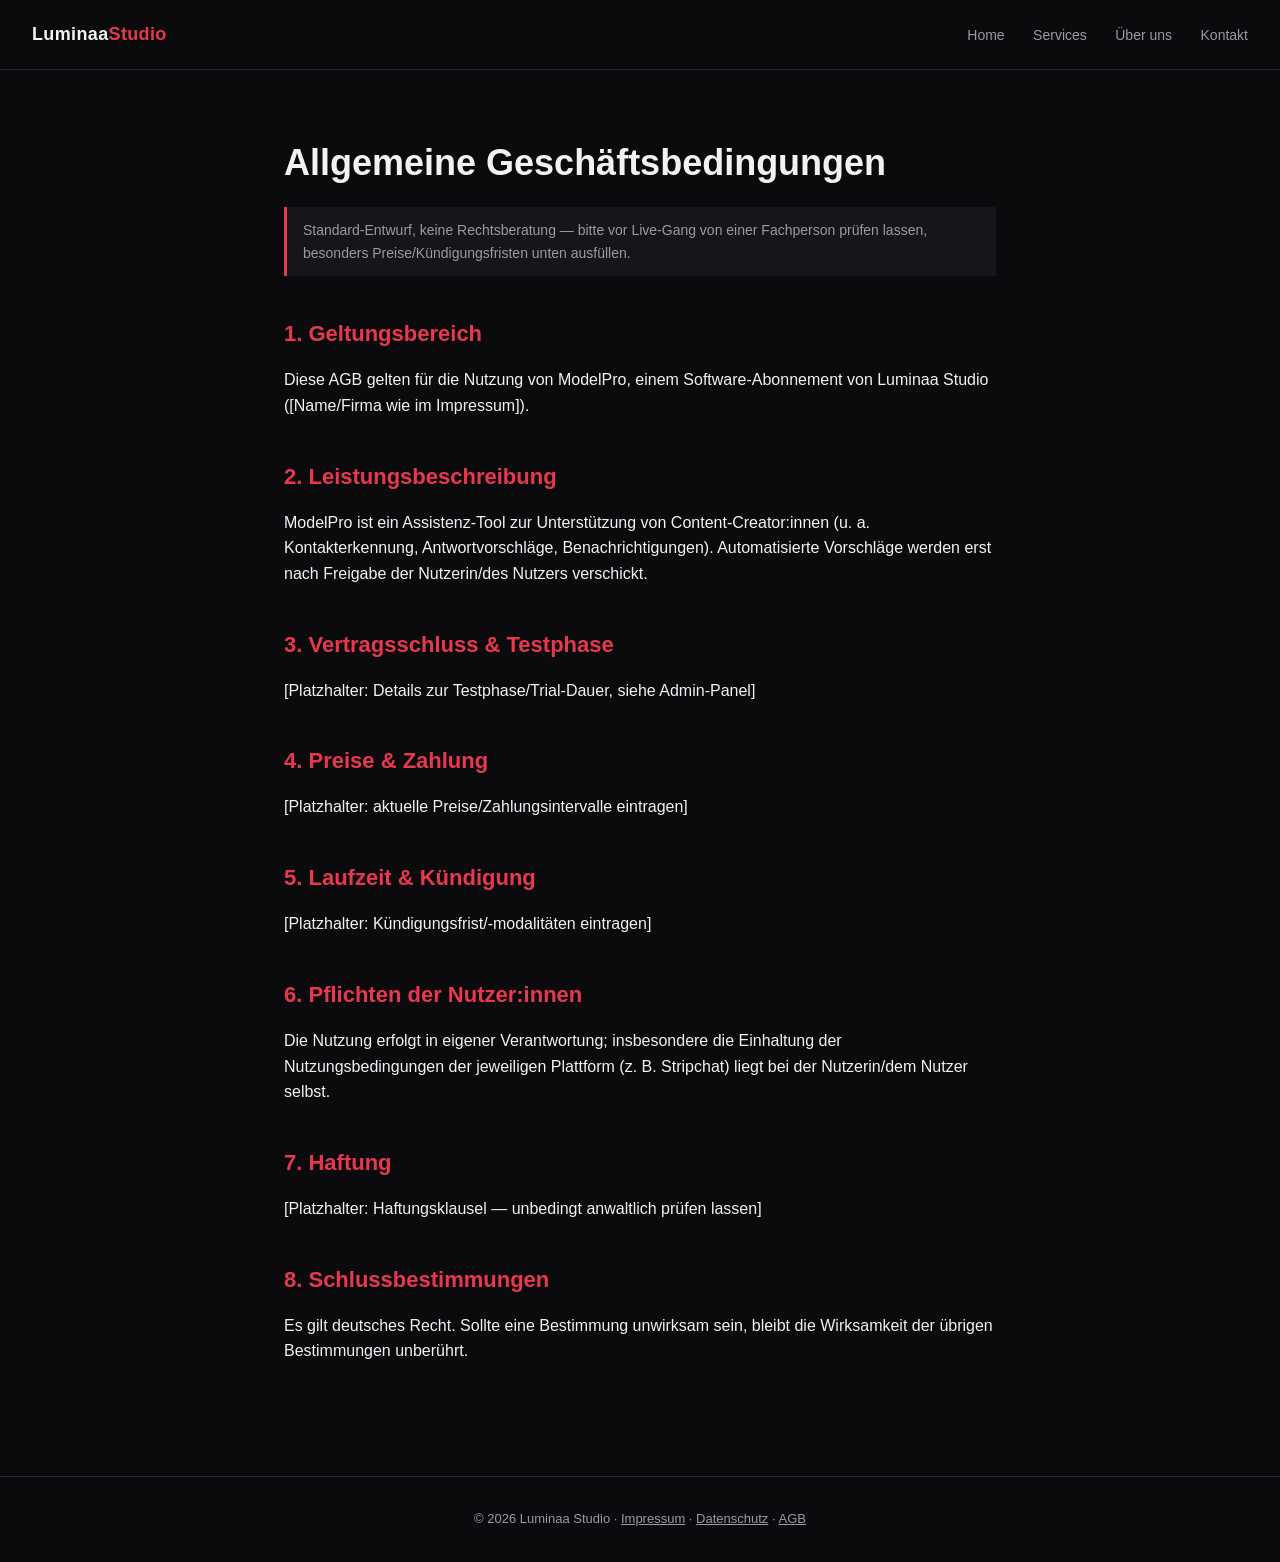
==== agb.html @ 3b741c69 "Add files via upload" ====
<!doctype html>
<html lang="de">
<head>
<meta charset="utf-8">
<meta name="viewport" content="width=device-width, initial-scale=1">
<title>AGB — Luminaa Studio</title>
<link rel="stylesheet" href="style.css">
</head>
<body>
<header>
  <div class="brand">Luminaa<span>Studio</span></div>
  <nav>
    <a href="index.html">Home</a>
    <a href="services.html">Services</a>
    <a href="ueber-uns.html">Über uns</a>
    <a href="kontakt.html">Kontakt</a>
  </nav>
</header>
<main>
  <h1>Allgemeine Geschäftsbedingungen</h1>
  <div class="legal-note">Standard-Entwurf, keine Rechtsberatung — bitte vor Live-Gang von einer Fachperson prüfen lassen, besonders Preise/Kündigungsfristen unten ausfüllen.</div>

  <h2>1. Geltungsbereich</h2>
  <p>Diese AGB gelten für die Nutzung von ModelPro, einem Software-Abonnement von Luminaa Studio ([Name/Firma wie im Impressum]).</p>

  <h2>2. Leistungsbeschreibung</h2>
  <p>ModelPro ist ein Assistenz-Tool zur Unterstützung von Content-Creator:innen (u. a. Kontakterkennung, Antwortvorschläge, Benachrichtigungen). Automatisierte Vorschläge werden erst nach Freigabe der Nutzerin/des Nutzers verschickt.</p>

  <h2>3. Vertragsschluss & Testphase</h2>
  <p>[Platzhalter: Details zur Testphase/Trial-Dauer, siehe Admin-Panel]</p>

  <h2>4. Preise & Zahlung</h2>
  <p>[Platzhalter: aktuelle Preise/Zahlungsintervalle eintragen]</p>

  <h2>5. Laufzeit & Kündigung</h2>
  <p>[Platzhalter: Kündigungsfrist/-modalitäten eintragen]</p>

  <h2>6. Pflichten der Nutzer:innen</h2>
  <p>Die Nutzung erfolgt in eigener Verantwortung; insbesondere die Einhaltung der Nutzungsbedingungen der jeweiligen Plattform (z. B. Stripchat) liegt bei der Nutzerin/dem Nutzer selbst.</p>

  <h2>7. Haftung</h2>
  <p>[Platzhalter: Haftungsklausel — unbedingt anwaltlich prüfen lassen]</p>

  <h2>8. Schlussbestimmungen</h2>
  <p>Es gilt deutsches Recht. Sollte eine Bestimmung unwirksam sein, bleibt die Wirksamkeit der übrigen Bestimmungen unberührt.</p>
</main>
<footer>
  © 2026 Luminaa Studio · <a href="impressum.html">Impressum</a> · <a href="datenschutz.html">Datenschutz</a> · <a href="agb.html">AGB</a>
</footer>
</body>
</html>
---- style.css ----
:root {
  --bg: #0b0b0e;
  --panel: #15151a;
  --line: #26262e;
  --text: #f2f2f4;
  --muted: #9a9aa2;
  --brand: #e8384f;
  --brand-dark: #b91f34;
}

* { box-sizing: border-box; }

body {
  margin: 0;
  font-family: -apple-system, BlinkMacSystemFont, "Segoe UI", Roboto, Helvetica, Arial, sans-serif;
  background: var(--bg);
  color: var(--text);
  line-height: 1.6;
}

header {
  display: flex;
  align-items: center;
  justify-content: space-between;
  padding: 20px 32px;
  border-bottom: 1px solid var(--line);
  position: sticky;
  top: 0;
  background: var(--bg);
  z-index: 10;
}

.brand {
  font-weight: 700;
  font-size: 18px;
  letter-spacing: 0.02em;
}
.brand span { color: var(--brand); }

nav a {
  color: var(--muted);
  text-decoration: none;
  margin-left: 24px;
  font-size: 14px;
}
nav a:hover, nav a.active { color: var(--text); }

main {
  max-width: 760px;
  margin: 0 auto;
  padding: 64px 24px 96px;
}

h1 {
  font-size: 36px;
  margin: 0 0 16px;
}
h2 {
  font-size: 22px;
  margin: 40px 0 12px;
  color: var(--brand);
}
p { color: var(--text); }
.lead {
  color: var(--muted);
  font-size: 18px;
  margin-bottom: 32px;
}

.card {
  background: var(--panel);
  border: 1px solid var(--line);
  border-radius: 10px;
  padding: 24px;
  margin-bottom: 16px;
}

.btn {
  display: inline-block;
  background: var(--brand);
  color: #fff;
  text-decoration: none;
  padding: 12px 22px;
  border-radius: 8px;
  font-weight: 600;
  margin-top: 8px;
}
.btn:hover { background: var(--brand-dark); }

footer {
  border-top: 1px solid var(--line);
  padding: 32px 24px;
  text-align: center;
  color: var(--muted);
  font-size: 13px;
}
footer a { color: var(--muted); }

.legal-note {
  border-left: 3px solid var(--brand);
  padding: 12px 16px;
  background: var(--panel);
  color: var(--muted);
  font-size: 14px;
  margin-bottom: 32px;
}

ul { padding-left: 20px; }
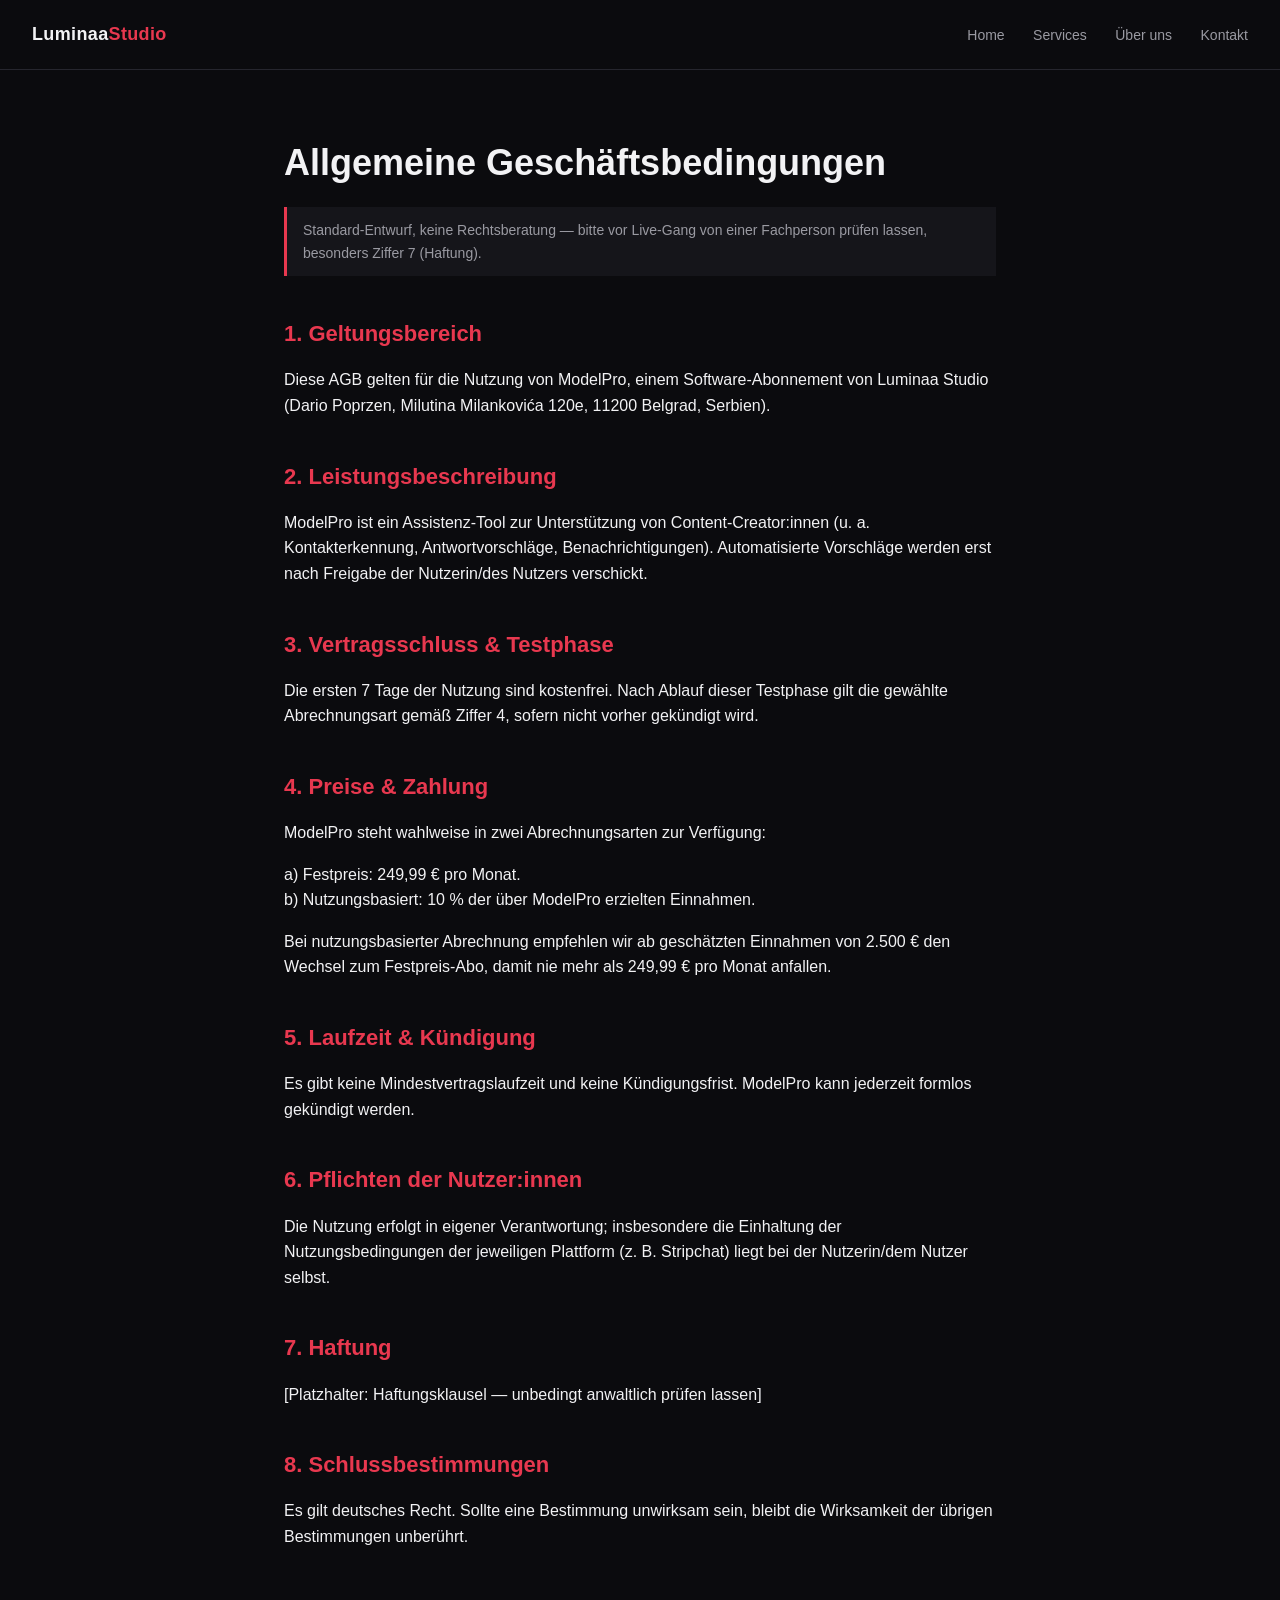
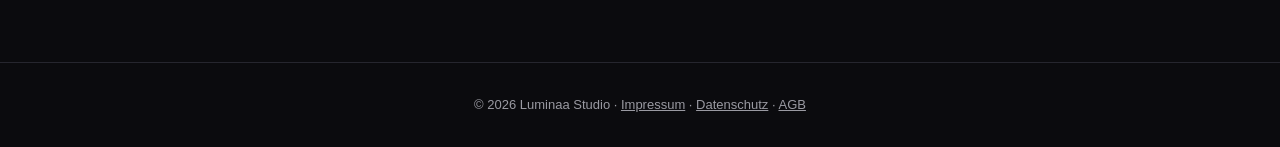
==== commit fa8b3272: "Add files via upload" ====
--- a/agb.html
+++ b/agb.html
@@ -18,22 +18,25 @@
 </header>
 <main>
   <h1>Allgemeine Geschäftsbedingungen</h1>
-  <div class="legal-note">Standard-Entwurf, keine Rechtsberatung — bitte vor Live-Gang von einer Fachperson prüfen lassen, besonders Preise/Kündigungsfristen unten ausfüllen.</div>
+  <div class="legal-note">Standard-Entwurf, keine Rechtsberatung — bitte vor Live-Gang von einer Fachperson prüfen lassen, besonders Ziffer 7 (Haftung).</div>
 
   <h2>1. Geltungsbereich</h2>
-  <p>Diese AGB gelten für die Nutzung von ModelPro, einem Software-Abonnement von Luminaa Studio ([Name/Firma wie im Impressum]).</p>
+  <p>Diese AGB gelten für die Nutzung von ModelPro, einem Software-Abonnement von Luminaa Studio (Dario Poprzen, Milutina Milankovića 120e, 11200 Belgrad, Serbien).</p>
 
   <h2>2. Leistungsbeschreibung</h2>
   <p>ModelPro ist ein Assistenz-Tool zur Unterstützung von Content-Creator:innen (u. a. Kontakterkennung, Antwortvorschläge, Benachrichtigungen). Automatisierte Vorschläge werden erst nach Freigabe der Nutzerin/des Nutzers verschickt.</p>
 
   <h2>3. Vertragsschluss & Testphase</h2>
-  <p>[Platzhalter: Details zur Testphase/Trial-Dauer, siehe Admin-Panel]</p>
+  <p>Die ersten 7 Tage der Nutzung sind kostenfrei. Nach Ablauf dieser Testphase gilt die gewählte Abrechnungsart gemäß Ziffer 4, sofern nicht vorher gekündigt wird.</p>
 
   <h2>4. Preise & Zahlung</h2>
-  <p>[Platzhalter: aktuelle Preise/Zahlungsintervalle eintragen]</p>
+  <p>ModelPro steht wahlweise in zwei Abrechnungsarten zur Verfügung:</p>
+  <p>a) Festpreis: 249,99 € pro Monat.<br>
+  b) Nutzungsbasiert: 10 % der über ModelPro erzielten Einnahmen.</p>
+  <p>Bei nutzungsbasierter Abrechnung empfehlen wir ab geschätzten Einnahmen von 2.500 € den Wechsel zum Festpreis-Abo, damit nie mehr als 249,99 € pro Monat anfallen.</p>
 
   <h2>5. Laufzeit & Kündigung</h2>
-  <p>[Platzhalter: Kündigungsfrist/-modalitäten eintragen]</p>
+  <p>Es gibt keine Mindestvertragslaufzeit und keine Kündigungsfrist. ModelPro kann jederzeit formlos gekündigt werden.</p>
 
   <h2>6. Pflichten der Nutzer:innen</h2>
   <p>Die Nutzung erfolgt in eigener Verantwortung; insbesondere die Einhaltung der Nutzungsbedingungen der jeweiligen Plattform (z. B. Stripchat) liegt bei der Nutzerin/dem Nutzer selbst.</p>
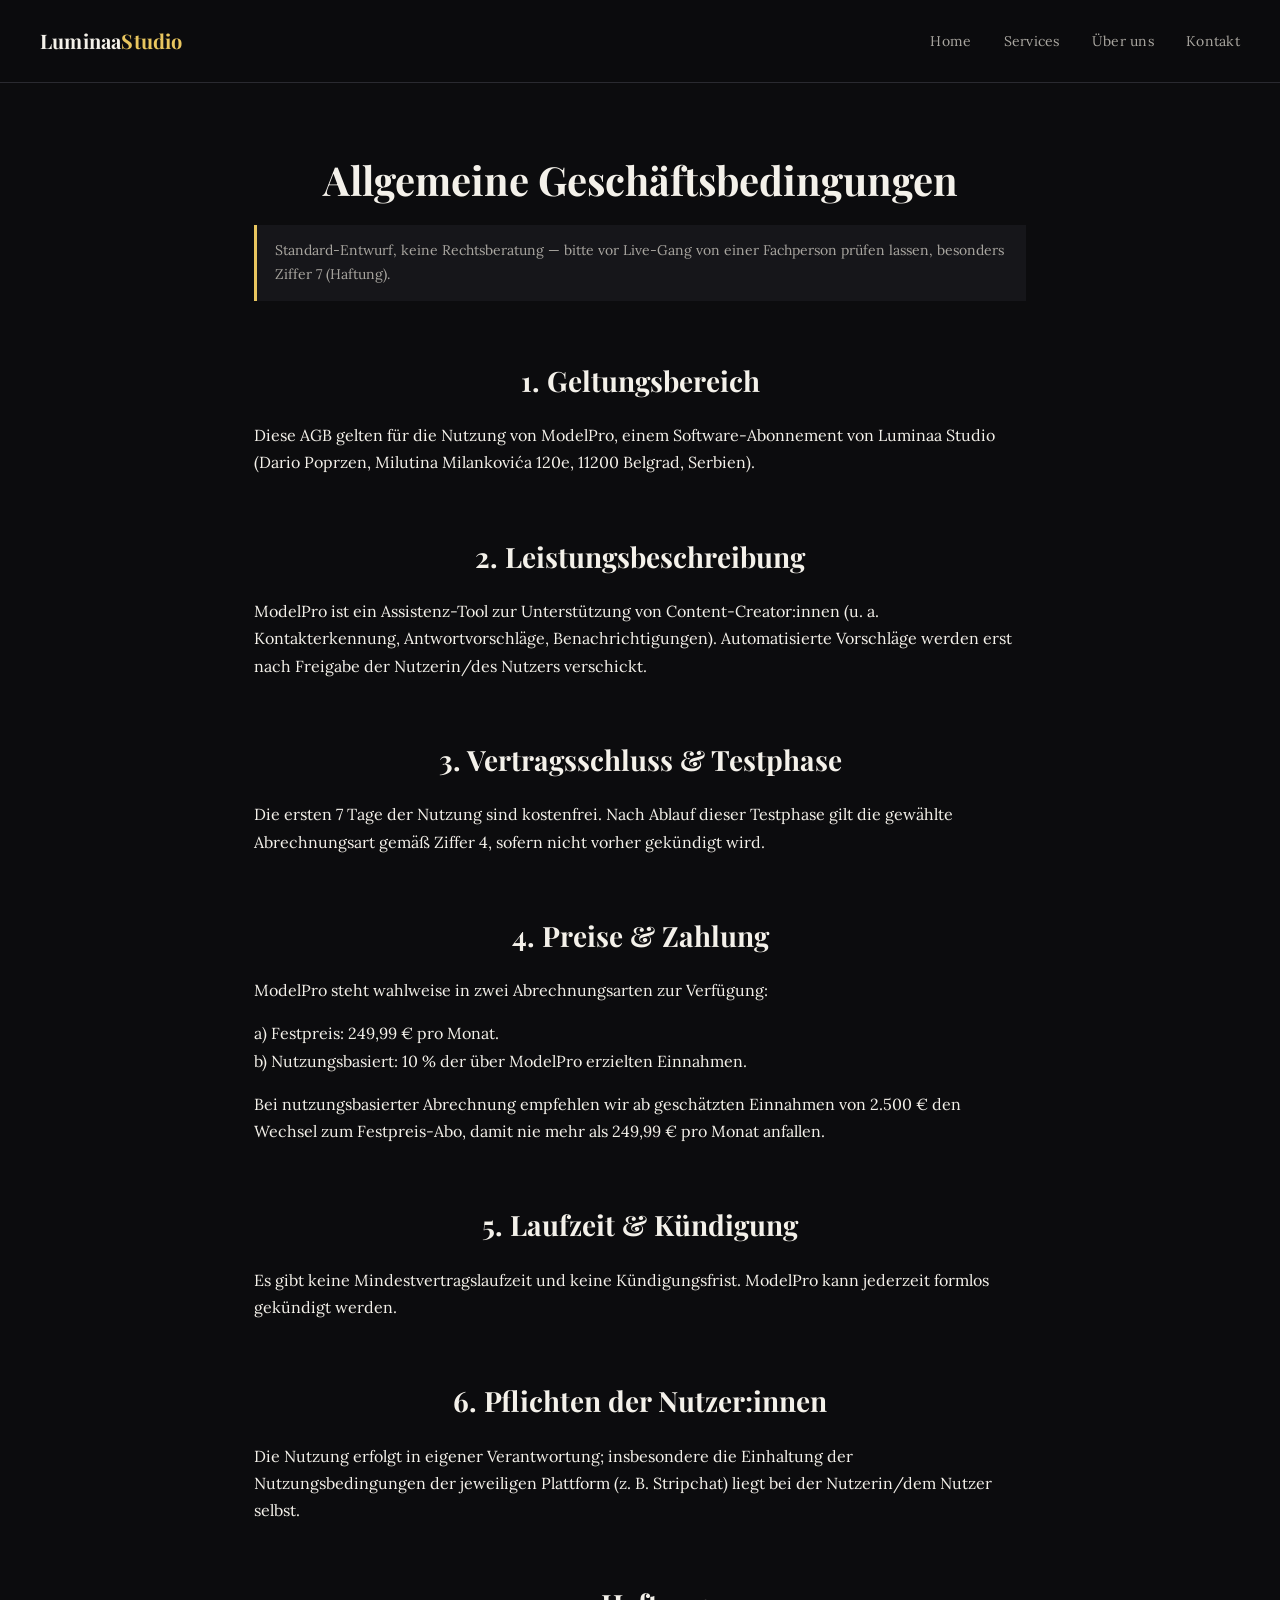
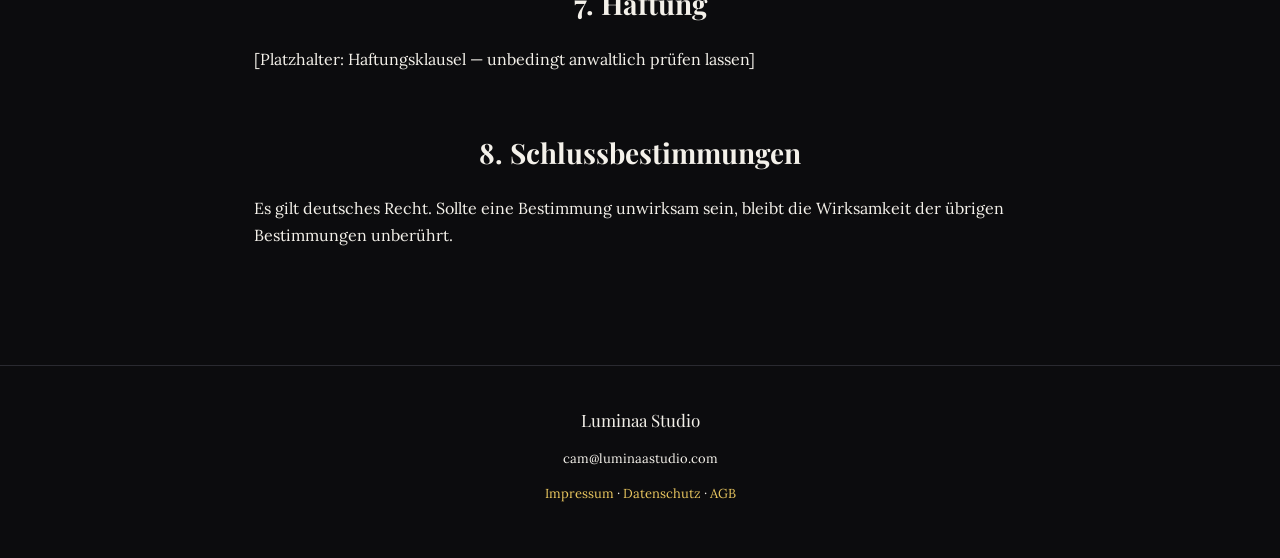
==== commit 6fddfa38: "Add files via upload" ====
--- a/agb.html
+++ b/agb.html
@@ -17,7 +17,7 @@
   </nav>
 </header>
 <main>
-  <h1>Allgemeine Geschäftsbedingungen</h1>
+  <h1 class="center-title">Allgemeine Geschäftsbedingungen</h1>
   <div class="legal-note">Standard-Entwurf, keine Rechtsberatung — bitte vor Live-Gang von einer Fachperson prüfen lassen, besonders Ziffer 7 (Haftung).</div>
 
   <h2>1. Geltungsbereich</h2>
@@ -48,7 +48,9 @@
   <p>Es gilt deutsches Recht. Sollte eine Bestimmung unwirksam sein, bleibt die Wirksamkeit der übrigen Bestimmungen unberührt.</p>
 </main>
 <footer>
-  © 2026 Luminaa Studio · <a href="impressum.html">Impressum</a> · <a href="datenschutz.html">Datenschutz</a> · <a href="agb.html">AGB</a>
+  <div class="footer-brand">Luminaa Studio</div>
+  <p>cam@luminaastudio.com</p>
+  <p><a href="impressum.html">Impressum</a> · <a href="datenschutz.html">Datenschutz</a> · <a href="agb.html">AGB</a></p>
 </footer>
 </body>
 </html>
--- a/style.css
+++ b/style.css
@@ -1,64 +1,101 @@
+@import url('https://fonts.googleapis.com/css2?family=Playfair+Display:wght@600;700&family=Lora:ital,wght@0,400;0,600;1,400&display=swap');
+
 :root {
-  --bg: #0b0b0e;
-  --panel: #15151a;
-  --line: #26262e;
-  --text: #f2f2f4;
-  --muted: #9a9aa2;
-  --brand: #e8384f;
-  --brand-dark: #b91f34;
+  --bg: #0c0c0e;
+  --panel: #16161a;
+  --line: #2a2a30;
+  --text: #f4f1ea;
+  --muted: #a9a6a0;
+  --gold: #e9c65f;
+  --gold-dark: #cca63f;
 }
 
 * { box-sizing: border-box; }
 
 body {
   margin: 0;
-  font-family: -apple-system, BlinkMacSystemFont, "Segoe UI", Roboto, Helvetica, Arial, sans-serif;
+  font-family: 'Lora', Georgia, serif;
   background: var(--bg);
   color: var(--text);
-  line-height: 1.6;
+  line-height: 1.7;
 }
 
 header {
   display: flex;
   align-items: center;
   justify-content: space-between;
-  padding: 20px 32px;
-  border-bottom: 1px solid var(--line);
+  padding: 24px 40px;
   position: sticky;
   top: 0;
-  background: var(--bg);
+  background: rgba(12,12,14,0.92);
+  backdrop-filter: blur(6px);
   z-index: 10;
+  border-bottom: 1px solid var(--line);
 }
 
 .brand {
+  font-family: 'Playfair Display', Georgia, serif;
   font-weight: 700;
-  font-size: 18px;
-  letter-spacing: 0.02em;
+  font-size: 20px;
+  letter-spacing: 0.01em;
 }
-.brand span { color: var(--brand); }
+.brand span { color: var(--gold); }
 
 nav a {
   color: var(--muted);
   text-decoration: none;
-  margin-left: 24px;
+  margin-left: 28px;
   font-size: 14px;
+  letter-spacing: 0.02em;
 }
-nav a:hover, nav a.active { color: var(--text); }
+nav a:hover, nav a.active { color: var(--gold); }
 
 main {
-  max-width: 760px;
+  max-width: 820px;
   margin: 0 auto;
-  padding: 64px 24px 96px;
+  padding: 72px 24px 100px;
 }
 
+.hero {
+  text-align: center;
+  padding: 40px 0 24px;
+}
+
+.hero-ctas {
+  display: flex;
+  justify-content: center;
+  gap: 16px;
+  margin-bottom: 48px;
+  flex-wrap: wrap;
+}
+
+.tagline {
+  font-family: 'Playfair Display', Georgia, serif;
+  font-size: 20px;
+  color: var(--muted);
+  margin: 0 0 8px;
+}
+.tagline strong { color: var(--text); display:block; font-size: 22px; margin-bottom: 6px; }
+
 h1 {
-  font-size: 36px;
-  margin: 0 0 16px;
+  font-family: 'Playfair Display', Georgia, serif;
+  font-size: 40px;
+  line-height: 1.25;
+  margin: 0 0 20px;
+  font-weight: 700;
 }
 h2 {
-  font-size: 22px;
-  margin: 40px 0 12px;
-  color: var(--brand);
+  font-family: 'Playfair Display', Georgia, serif;
+  font-size: 28px;
+  margin: 56px 0 18px;
+  font-weight: 700;
+  text-align: center;
+}
+h3 {
+  font-family: 'Playfair Display', Georgia, serif;
+  font-size: 19px;
+  margin: 0 0 8px;
+  color: var(--gold);
 }
 p { color: var(--text); }
 .lead {
@@ -66,39 +103,84 @@
   font-size: 18px;
   margin-bottom: 32px;
 }
+.center { text-align: center; }
+h1.center-title, .hero h1 { text-align: center; }
 
 .card {
   background: var(--panel);
   border: 1px solid var(--line);
-  border-radius: 10px;
-  padding: 24px;
-  margin-bottom: 16px;
+  border-radius: 12px;
+  padding: 28px;
+  margin-bottom: 18px;
 }
 
 .btn {
   display: inline-block;
-  background: var(--brand);
-  color: #fff;
+  background: var(--gold);
+  color: #14140f;
   text-decoration: none;
-  padding: 12px 22px;
-  border-radius: 8px;
+  padding: 14px 30px;
+  border-radius: 999px;
   font-weight: 600;
-  margin-top: 8px;
+  font-family: 'Lora', Georgia, serif;
+  font-size: 15px;
+  border: none;
+  cursor: pointer;
 }
-.btn:hover { background: var(--brand-dark); }
+.btn:hover { background: var(--gold-dark); }
+.btn-outline {
+  background: transparent;
+  color: var(--gold);
+  border: 1px solid var(--gold);
+}
+.btn-outline:hover { background: var(--gold); color: #14140f; }
+.btn-center { display:flex; justify-content:center; margin: 28px 0; }
+
+.pricing-row {
+  display: flex;
+  gap: 24px;
+  padding: 28px 0;
+  border-top: 1px solid var(--line);
+  align-items: flex-start;
+}
+.pricing-row:last-of-type { border-bottom: 1px solid var(--line); }
+.pricing-num {
+  font-family: 'Playfair Display', Georgia, serif;
+  font-size: 22px;
+  color: var(--gold);
+  width: 28px;
+  flex-shrink: 0;
+}
+.pricing-title {
+  font-family: 'Playfair Display', Georgia, serif;
+  font-weight: 700;
+  font-size: 18px;
+  margin-bottom: 6px;
+}
+.pricing-desc {
+  color: var(--muted);
+  font-size: 15px;
+}
 
 footer {
   border-top: 1px solid var(--line);
-  padding: 32px 24px;
+  padding: 40px 24px;
   text-align: center;
   color: var(--muted);
   font-size: 13px;
 }
-footer a { color: var(--muted); }
+footer a { color: var(--gold); text-decoration: none; }
+footer a:hover { text-decoration: underline; }
+.footer-brand {
+  font-family: 'Playfair Display', Georgia, serif;
+  font-size: 17px;
+  color: var(--text);
+  margin-bottom: 10px;
+}
 
 .legal-note {
-  border-left: 3px solid var(--brand);
-  padding: 12px 16px;
+  border-left: 3px solid var(--gold);
+  padding: 14px 18px;
   background: var(--panel);
   color: var(--muted);
   font-size: 14px;
@@ -106,3 +188,9 @@
 }
 
 ul { padding-left: 20px; }
+
+@media (max-width: 600px) {
+  h1 { font-size: 30px; }
+  header { padding: 18px 20px; }
+  nav a { margin-left: 16px; font-size: 13px; }
+}
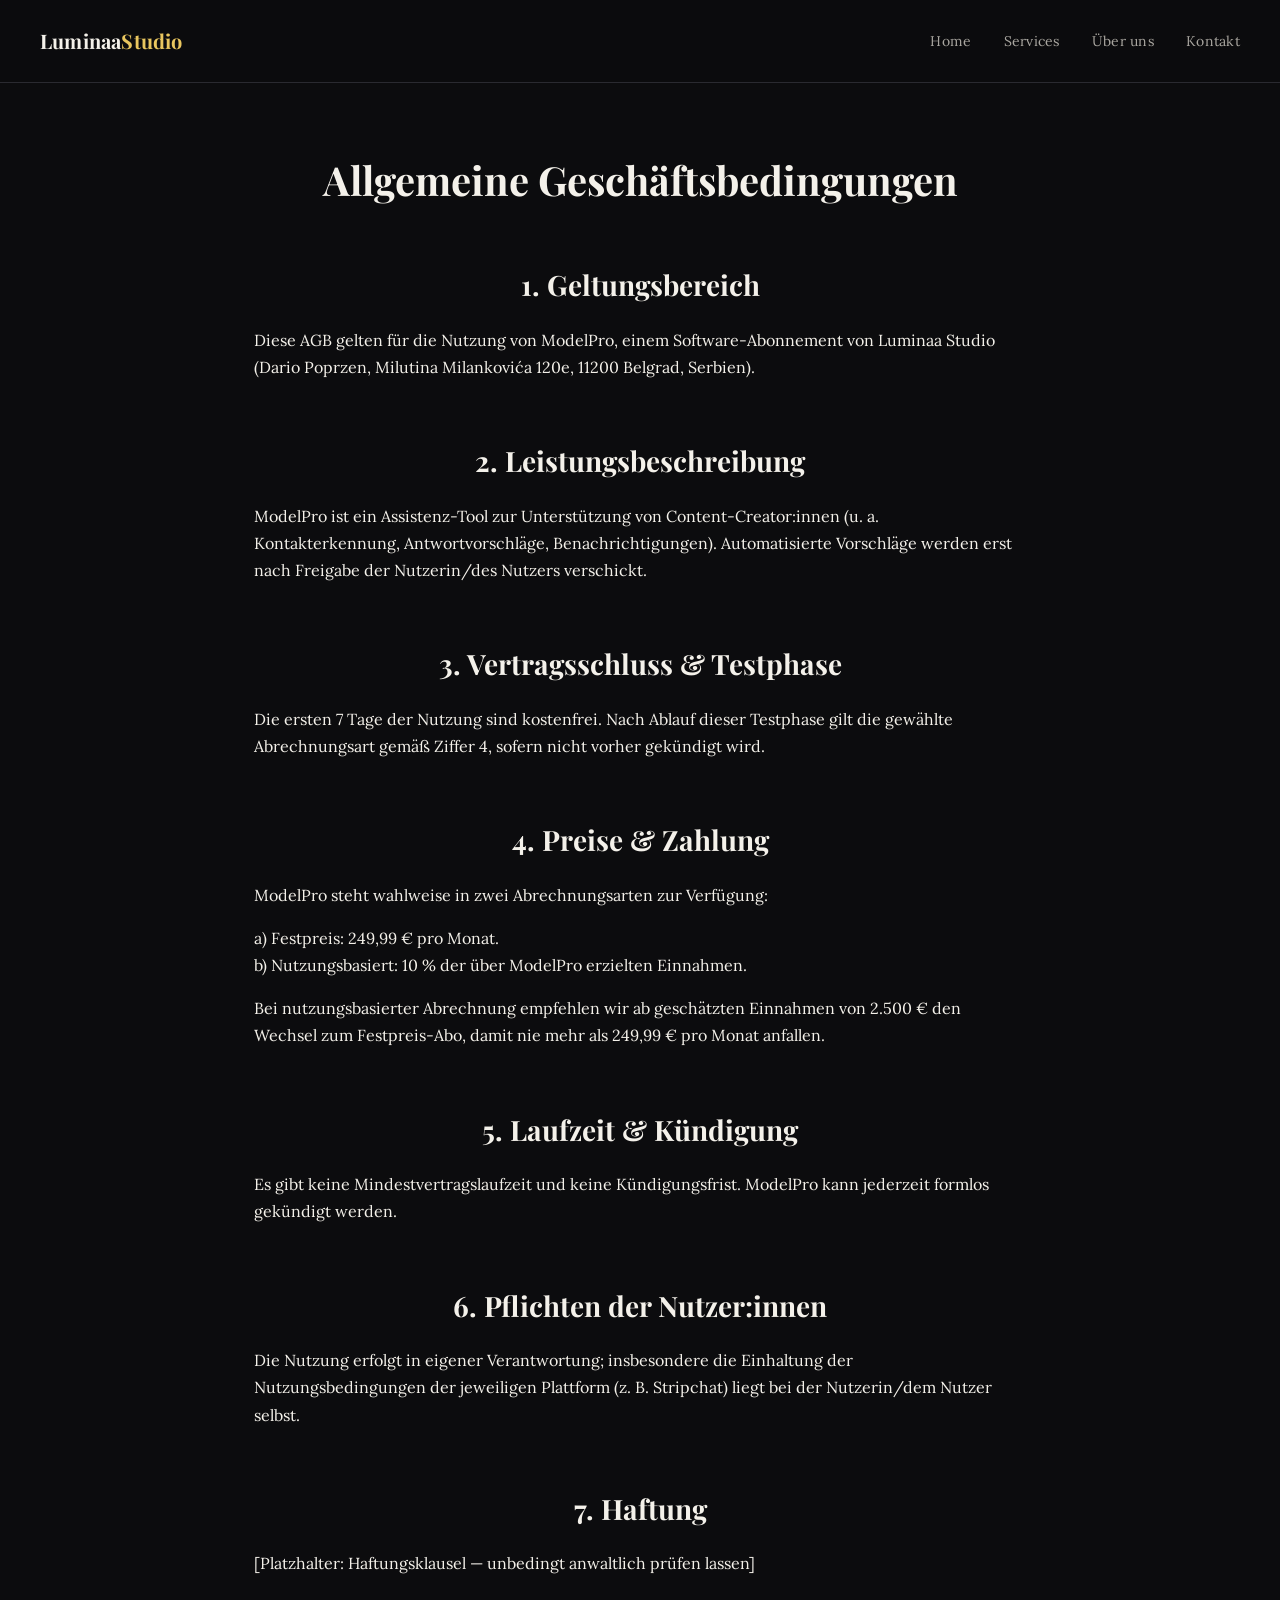
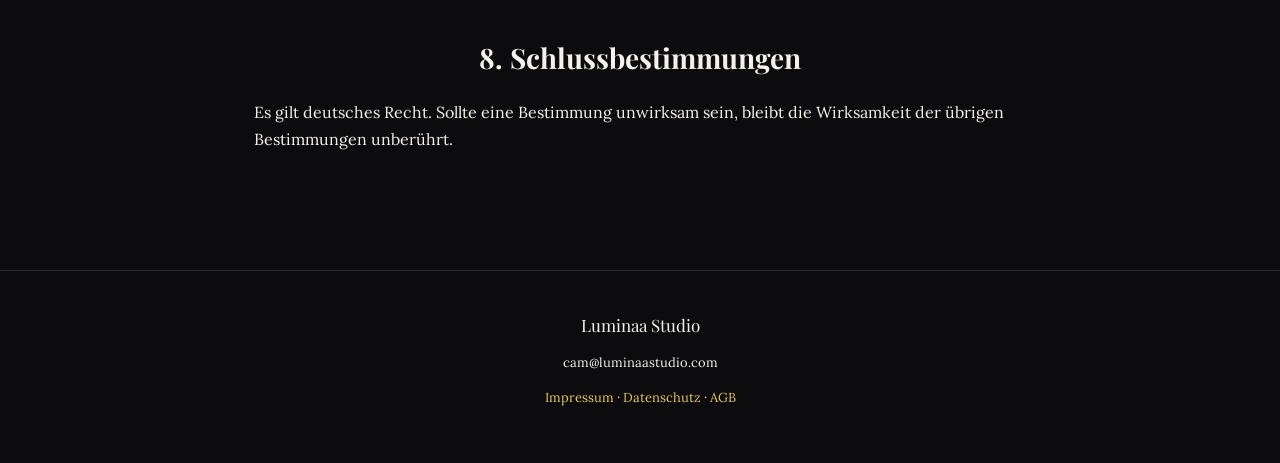
==== commit e74ff99e: "Add files via upload" ====
--- a/agb.html
+++ b/agb.html
@@ -18,7 +18,6 @@
 </header>
 <main>
   <h1 class="center-title">Allgemeine Geschäftsbedingungen</h1>
-  <div class="legal-note">Standard-Entwurf, keine Rechtsberatung — bitte vor Live-Gang von einer Fachperson prüfen lassen, besonders Ziffer 7 (Haftung).</div>
 
   <h2>1. Geltungsbereich</h2>
   <p>Diese AGB gelten für die Nutzung von ModelPro, einem Software-Abonnement von Luminaa Studio (Dario Poprzen, Milutina Milankovića 120e, 11200 Belgrad, Serbien).</p>
--- a/style.css
+++ b/style.css
@@ -65,17 +65,17 @@
   display: flex;
   justify-content: center;
   gap: 16px;
-  margin-bottom: 48px;
+  margin-top: 36px;
   flex-wrap: wrap;
 }
 
 .tagline {
   font-family: 'Playfair Display', Georgia, serif;
-  font-size: 20px;
-  color: var(--muted);
-  margin: 0 0 8px;
-}
-.tagline strong { color: var(--text); display:block; font-size: 22px; margin-bottom: 6px; }
+  font-size: 28px;
+  color: var(--muted);
+  margin: 0;
+}
+.tagline strong { color: var(--text); display:block; font-size: 48px; margin-bottom: 12px; }
 
 h1 {
   font-family: 'Playfair Display', Georgia, serif;
@@ -114,19 +114,47 @@
   margin-bottom: 18px;
 }
 
+form.card { display: flex; flex-direction: column; gap: 18px; }
+form label {
+  display: flex;
+  flex-direction: column;
+  gap: 8px;
+  font-size: 14px;
+  color: var(--muted);
+}
+form input[type="text"],
+form input[type="email"],
+form textarea {
+  background: var(--bg);
+  border: 1px solid var(--line);
+  border-radius: 8px;
+  padding: 12px 14px;
+  color: var(--text);
+  font-family: 'Lora', Georgia, serif;
+  font-size: 15px;
+  resize: vertical;
+}
+form input:focus,
+form textarea:focus {
+  outline: none;
+  border-color: var(--gold);
+}
+form button.btn { align-self: center; margin-top: 4px; }
+
 .btn {
   display: inline-block;
   background: var(--gold);
   color: #14140f;
   text-decoration: none;
-  padding: 14px 30px;
+  padding: 16px 34px;
   border-radius: 999px;
   font-weight: 600;
   font-family: 'Lora', Georgia, serif;
-  font-size: 15px;
+  font-size: 16px;
   border: none;
   cursor: pointer;
 }
+.hero .btn { padding: 14px 28px; font-size: 15px; }
 .btn:hover { background: var(--gold-dark); }
 .btn-outline {
   background: transparent;
@@ -136,30 +164,103 @@
 .btn-outline:hover { background: var(--gold); color: #14140f; }
 .btn-center { display:flex; justify-content:center; margin: 28px 0; }
 
-.pricing-row {
-  display: flex;
+.phone-shot {
+  display: flex;
+  justify-content: center;
+  margin: 32px 0;
+}
+.phone-shot img {
+  max-width: 320px;
+  width: 100%;
+  border-radius: 22px;
+  border: 1px solid var(--line);
+  box-shadow: 0 20px 60px rgba(0,0,0,0.5);
+}
+
+.pricing-cards {
+  display: grid;
+  grid-template-columns: 1fr 1fr;
   gap: 24px;
-  padding: 28px 0;
-  border-top: 1px solid var(--line);
-  align-items: flex-start;
-}
-.pricing-row:last-of-type { border-bottom: 1px solid var(--line); }
-.pricing-num {
-  font-family: 'Playfair Display', Georgia, serif;
+  margin: 32px 0 48px;
+  align-items: stretch;
+}
+.pricing-card {
+  background: var(--panel);
+  border: 1px solid var(--line);
+  border-radius: 16px;
+  padding: 32px 28px;
+  display: flex;
+  flex-direction: column;
+  text-align: left;
+}
+.pricing-card-highlight {
+  border: 1px solid var(--gold);
+  box-shadow: 0 20px 50px rgba(233, 198, 95, 0.14);
+}
+.pricing-badge {
+  display: inline-block;
+  align-self: flex-start;
+  border: 1px solid var(--gold);
+  color: var(--gold);
+  font-family: 'Lora', Georgia, serif;
+  font-size: 11px;
+  font-weight: 600;
+  letter-spacing: 0.03em;
+  text-transform: uppercase;
+  padding: 6px 14px;
+  border-radius: 999px;
+  margin-bottom: 22px;
+}
+.pricing-badge-solid {
+  background: var(--gold);
+  color: #14140f;
+  border: none;
+}
+.pricing-card-title {
+  font-family: 'Playfair Display', Georgia, serif;
+  font-weight: 700;
+  font-size: 26px;
+  margin-bottom: 6px;
+}
+.pricing-card-price {
+  font-family: 'Playfair Display', Georgia, serif;
+  font-weight: 700;
   font-size: 22px;
   color: var(--gold);
-  width: 28px;
-  flex-shrink: 0;
-}
-.pricing-title {
-  font-family: 'Playfair Display', Georgia, serif;
-  font-weight: 700;
-  font-size: 18px;
-  margin-bottom: 6px;
-}
-.pricing-desc {
-  color: var(--muted);
+  margin-bottom: 4px;
+}
+.pricing-card-price span {
+  display: block;
+  font-family: 'Lora', Georgia, serif;
+  font-weight: 400;
+  font-size: 14px;
+  color: var(--muted);
+  margin-top: 3px;
+}
+.pricing-card-sub {
+  color: var(--muted);
+  font-size: 14px;
+  font-style: italic;
+  margin: 14px 0 18px;
+}
+.pricing-card-desc {
   font-size: 15px;
+  color: var(--text);
+  margin-bottom: 18px;
+  flex-grow: 1;
+}
+.pricing-card-for {
+  font-size: 13px;
+  color: var(--muted);
+  border-top: 1px solid var(--line);
+  padding-top: 14px;
+  margin-bottom: 22px;
+}
+.pricing-card-for strong { color: var(--text); }
+.pricing-card-btn { align-self: stretch; text-align: center; }
+
+@media (max-width: 700px) {
+  .pricing-cards { grid-template-columns: 1fr; }
 }
 
 footer {
@@ -193,4 +294,8 @@
   h1 { font-size: 30px; }
   header { padding: 18px 20px; }
   nav a { margin-left: 16px; font-size: 13px; }
-}
+  .tagline strong { font-size: 36px; }
+  .tagline { font-size: 20px; }
+  .hero .btn { padding: 12px 22px; font-size: 13px; }
+  .hero-ctas { gap: 12px; }
+}
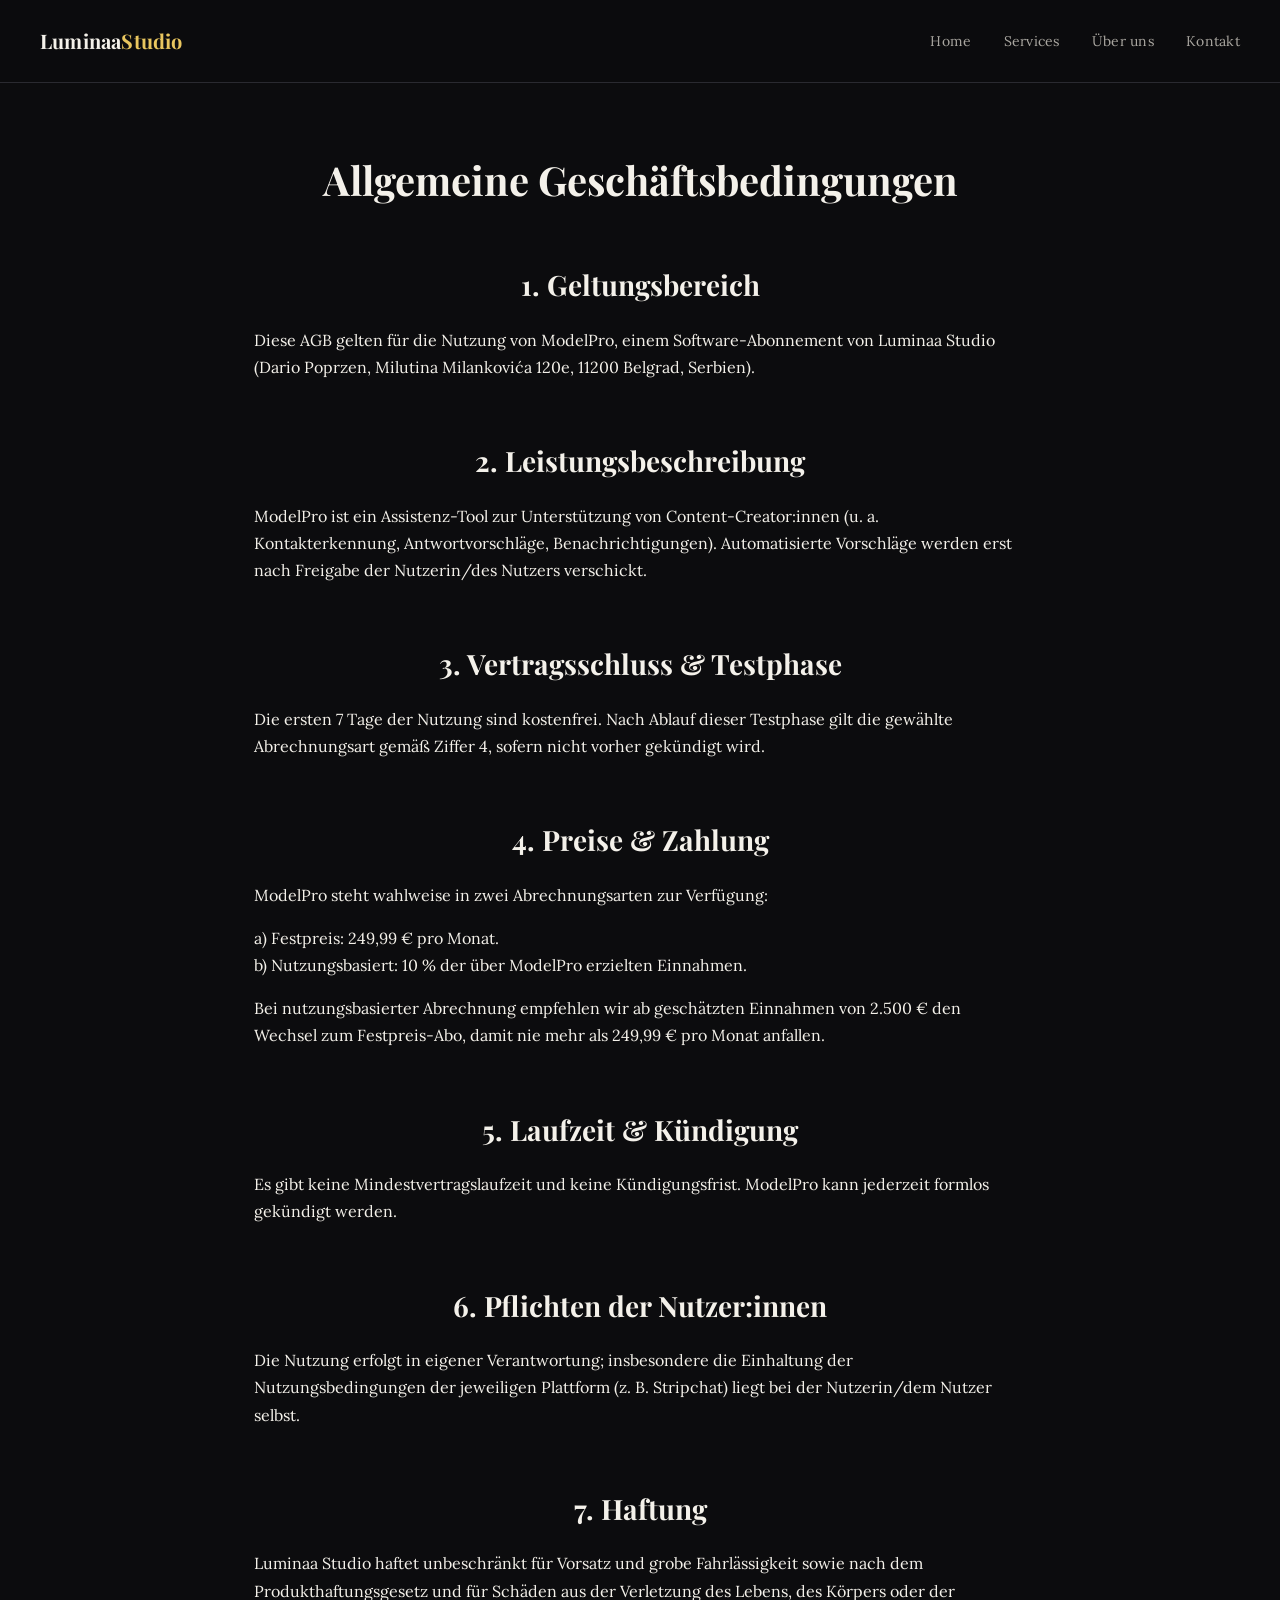
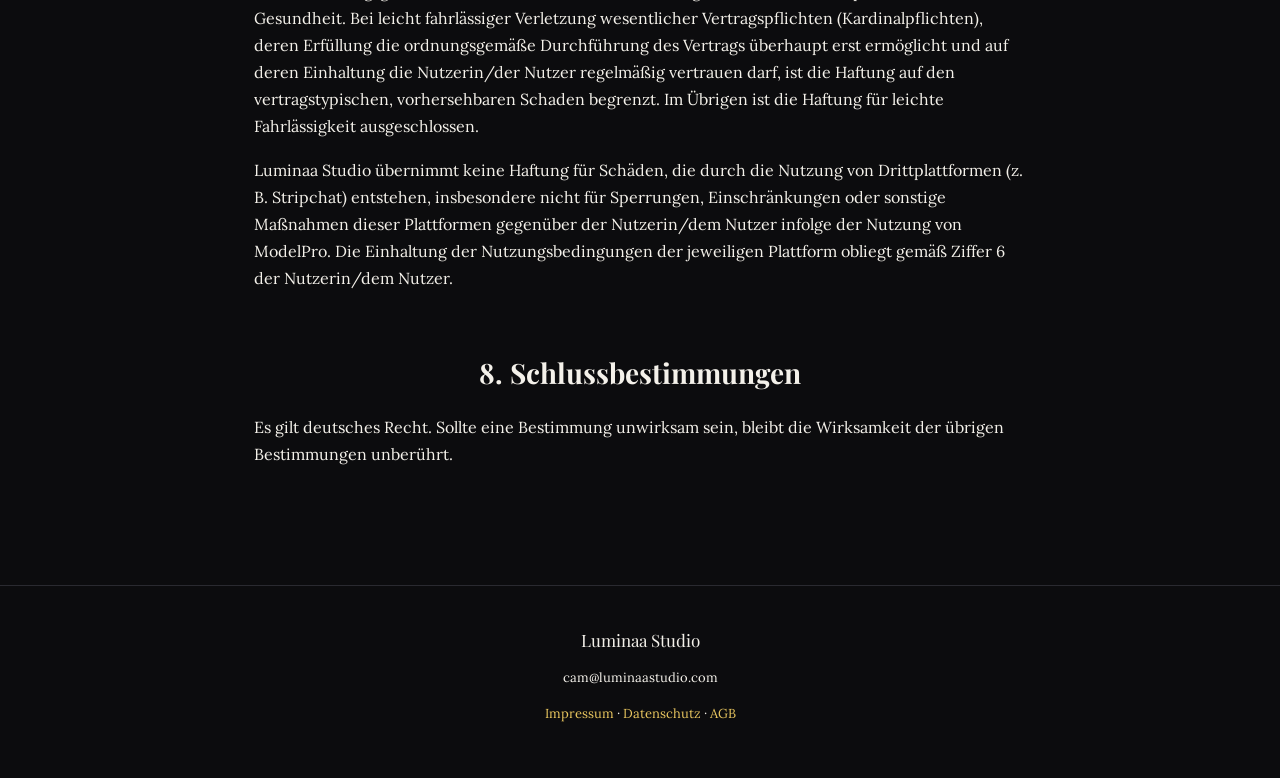
==== commit 41b2abf0: "Add files via upload" ====
--- a/agb.html
+++ b/agb.html
@@ -41,7 +41,8 @@
   <p>Die Nutzung erfolgt in eigener Verantwortung; insbesondere die Einhaltung der Nutzungsbedingungen der jeweiligen Plattform (z. B. Stripchat) liegt bei der Nutzerin/dem Nutzer selbst.</p>
 
   <h2>7. Haftung</h2>
-  <p>[Platzhalter: Haftungsklausel — unbedingt anwaltlich prüfen lassen]</p>
+  <p>Luminaa Studio haftet unbeschränkt für Vorsatz und grobe Fahrlässigkeit sowie nach dem Produkthaftungsgesetz und für Schäden aus der Verletzung des Lebens, des Körpers oder der Gesundheit. Bei leicht fahrlässiger Verletzung wesentlicher Vertragspflichten (Kardinalpflichten), deren Erfüllung die ordnungsgemäße Durchführung des Vertrags überhaupt erst ermöglicht und auf deren Einhaltung die Nutzerin/der Nutzer regelmäßig vertrauen darf, ist die Haftung auf den vertragstypischen, vorhersehbaren Schaden begrenzt. Im Übrigen ist die Haftung für leichte Fahrlässigkeit ausgeschlossen.</p>
+  <p>Luminaa Studio übernimmt keine Haftung für Schäden, die durch die Nutzung von Drittplattformen (z. B. Stripchat) entstehen, insbesondere nicht für Sperrungen, Einschränkungen oder sonstige Maßnahmen dieser Plattformen gegenüber der Nutzerin/dem Nutzer infolge der Nutzung von ModelPro. Die Einhaltung der Nutzungsbedingungen der jeweiligen Plattform obliegt gemäß Ziffer 6 der Nutzerin/dem Nutzer.</p>
 
   <h2>8. Schlussbestimmungen</h2>
   <p>Es gilt deutsches Recht. Sollte eine Bestimmung unwirksam sein, bleibt die Wirksamkeit der übrigen Bestimmungen unberührt.</p>
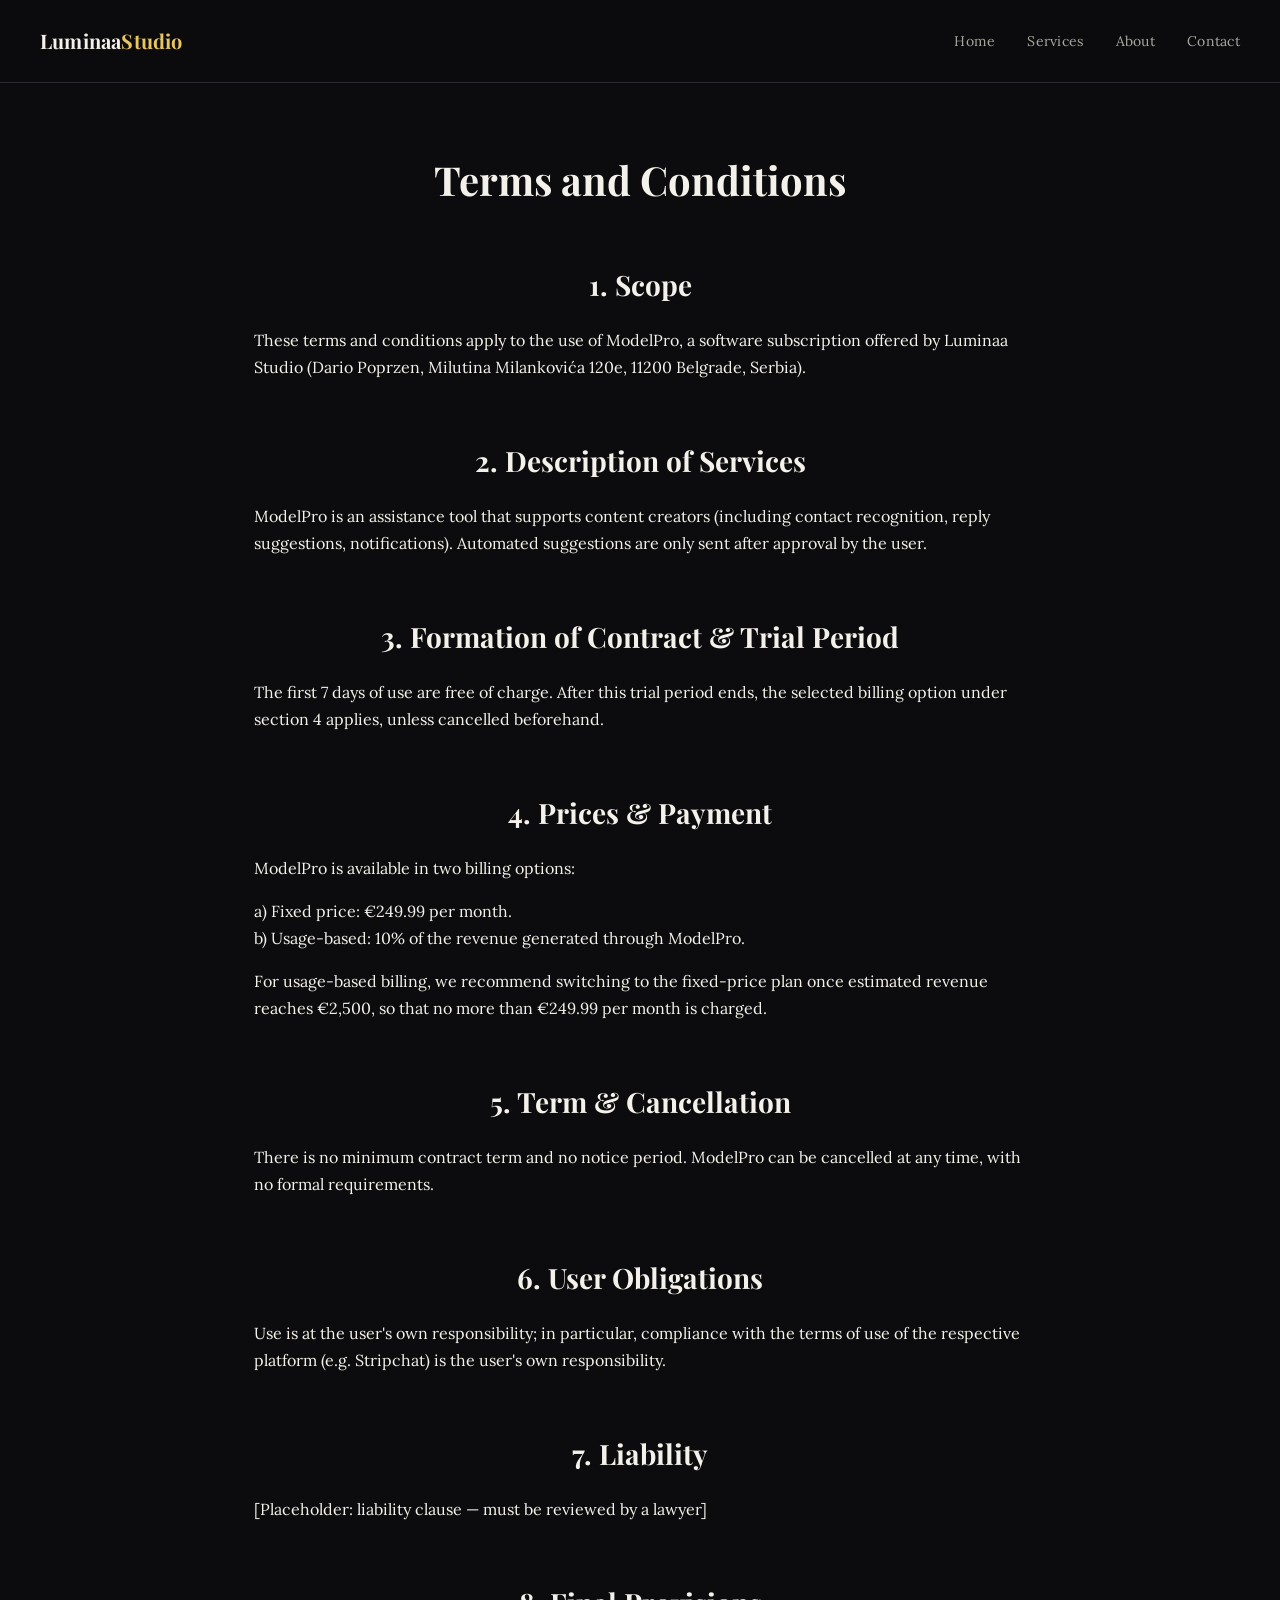
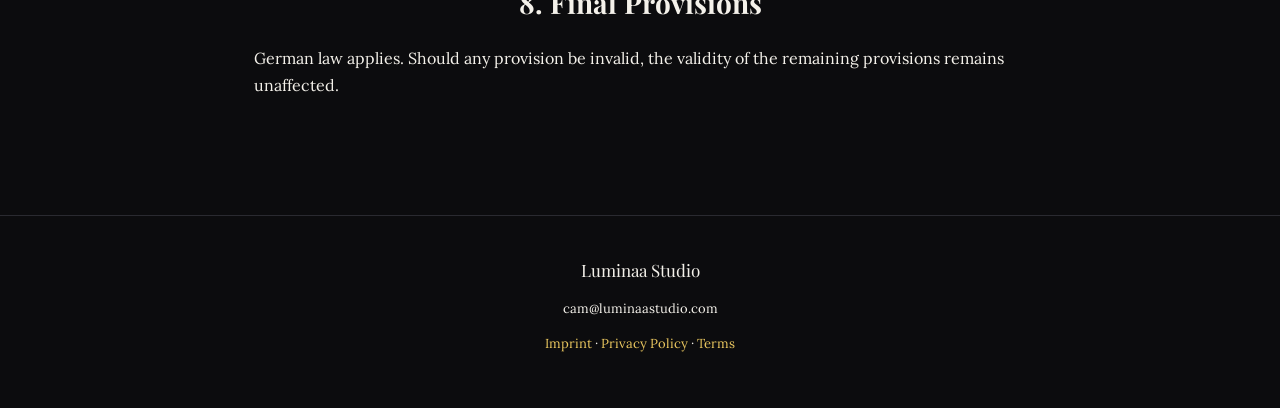
==== commit 4899278d: "Translate landing page to English, remove address from contact page" ====
--- a/agb.html
+++ b/agb.html
@@ -1,9 +1,9 @@
 <!doctype html>
-<html lang="de">
+<html lang="en">
 <head>
 <meta charset="utf-8">
 <meta name="viewport" content="width=device-width, initial-scale=1">
-<title>AGB — Luminaa Studio</title>
+<title>Terms and Conditions — Luminaa Studio</title>
 <link rel="stylesheet" href="style.css">
 </head>
 <body>
@@ -12,45 +12,44 @@
   <nav>
     <a href="index.html">Home</a>
     <a href="services.html">Services</a>
-    <a href="ueber-uns.html">Über uns</a>
-    <a href="kontakt.html">Kontakt</a>
+    <a href="ueber-uns.html">About</a>
+    <a href="kontakt.html">Contact</a>
   </nav>
 </header>
 <main>
-  <h1 class="center-title">Allgemeine Geschäftsbedingungen</h1>
+  <h1 class="center-title">Terms and Conditions</h1>
 
-  <h2>1. Geltungsbereich</h2>
-  <p>Diese AGB gelten für die Nutzung von ModelPro, einem Software-Abonnement von Luminaa Studio (Dario Poprzen, Milutina Milankovića 120e, 11200 Belgrad, Serbien).</p>
+  <h2>1. Scope</h2>
+  <p>These terms and conditions apply to the use of ModelPro, a software subscription offered by Luminaa Studio (Dario Poprzen, Milutina Milankovića 120e, 11200 Belgrade, Serbia).</p>
 
-  <h2>2. Leistungsbeschreibung</h2>
-  <p>ModelPro ist ein Assistenz-Tool zur Unterstützung von Content-Creator:innen (u. a. Kontakterkennung, Antwortvorschläge, Benachrichtigungen). Automatisierte Vorschläge werden erst nach Freigabe der Nutzerin/des Nutzers verschickt.</p>
+  <h2>2. Description of Services</h2>
+  <p>ModelPro is an assistance tool that supports content creators (including contact recognition, reply suggestions, notifications). Automated suggestions are only sent after approval by the user.</p>
 
-  <h2>3. Vertragsschluss & Testphase</h2>
-  <p>Die ersten 7 Tage der Nutzung sind kostenfrei. Nach Ablauf dieser Testphase gilt die gewählte Abrechnungsart gemäß Ziffer 4, sofern nicht vorher gekündigt wird.</p>
+  <h2>3. Formation of Contract &amp; Trial Period</h2>
+  <p>The first 7 days of use are free of charge. After this trial period ends, the selected billing option under section 4 applies, unless cancelled beforehand.</p>
 
-  <h2>4. Preise & Zahlung</h2>
-  <p>ModelPro steht wahlweise in zwei Abrechnungsarten zur Verfügung:</p>
-  <p>a) Festpreis: 249,99 € pro Monat.<br>
-  b) Nutzungsbasiert: 10 % der über ModelPro erzielten Einnahmen.</p>
-  <p>Bei nutzungsbasierter Abrechnung empfehlen wir ab geschätzten Einnahmen von 2.500 € den Wechsel zum Festpreis-Abo, damit nie mehr als 249,99 € pro Monat anfallen.</p>
+  <h2>4. Prices &amp; Payment</h2>
+  <p>ModelPro is available in two billing options:</p>
+  <p>a) Fixed price: €249.99 per month.<br>
+  b) Usage-based: 10% of the revenue generated through ModelPro.</p>
+  <p>For usage-based billing, we recommend switching to the fixed-price plan once estimated revenue reaches €2,500, so that no more than €249.99 per month is charged.</p>
 
-  <h2>5. Laufzeit & Kündigung</h2>
-  <p>Es gibt keine Mindestvertragslaufzeit und keine Kündigungsfrist. ModelPro kann jederzeit formlos gekündigt werden.</p>
+  <h2>5. Term &amp; Cancellation</h2>
+  <p>There is no minimum contract term and no notice period. ModelPro can be cancelled at any time, with no formal requirements.</p>
 
-  <h2>6. Pflichten der Nutzer:innen</h2>
-  <p>Die Nutzung erfolgt in eigener Verantwortung; insbesondere die Einhaltung der Nutzungsbedingungen der jeweiligen Plattform (z. B. Stripchat) liegt bei der Nutzerin/dem Nutzer selbst.</p>
+  <h2>6. User Obligations</h2>
+  <p>Use is at the user's own responsibility; in particular, compliance with the terms of use of the respective platform (e.g. Stripchat) is the user's own responsibility.</p>
 
-  <h2>7. Haftung</h2>
-  <p>Luminaa Studio haftet unbeschränkt für Vorsatz und grobe Fahrlässigkeit sowie nach dem Produkthaftungsgesetz und für Schäden aus der Verletzung des Lebens, des Körpers oder der Gesundheit. Bei leicht fahrlässiger Verletzung wesentlicher Vertragspflichten (Kardinalpflichten), deren Erfüllung die ordnungsgemäße Durchführung des Vertrags überhaupt erst ermöglicht und auf deren Einhaltung die Nutzerin/der Nutzer regelmäßig vertrauen darf, ist die Haftung auf den vertragstypischen, vorhersehbaren Schaden begrenzt. Im Übrigen ist die Haftung für leichte Fahrlässigkeit ausgeschlossen.</p>
-  <p>Luminaa Studio übernimmt keine Haftung für Schäden, die durch die Nutzung von Drittplattformen (z. B. Stripchat) entstehen, insbesondere nicht für Sperrungen, Einschränkungen oder sonstige Maßnahmen dieser Plattformen gegenüber der Nutzerin/dem Nutzer infolge der Nutzung von ModelPro. Die Einhaltung der Nutzungsbedingungen der jeweiligen Plattform obliegt gemäß Ziffer 6 der Nutzerin/dem Nutzer.</p>
+  <h2>7. Liability</h2>
+  <p>[Placeholder: liability clause — must be reviewed by a lawyer]</p>
 
-  <h2>8. Schlussbestimmungen</h2>
-  <p>Es gilt deutsches Recht. Sollte eine Bestimmung unwirksam sein, bleibt die Wirksamkeit der übrigen Bestimmungen unberührt.</p>
+  <h2>8. Final Provisions</h2>
+  <p>German law applies. Should any provision be invalid, the validity of the remaining provisions remains unaffected.</p>
 </main>
 <footer>
   <div class="footer-brand">Luminaa Studio</div>
   <p>cam@luminaastudio.com</p>
-  <p><a href="impressum.html">Impressum</a> · <a href="datenschutz.html">Datenschutz</a> · <a href="agb.html">AGB</a></p>
+  <p><a href="impressum.html">Imprint</a> · <a href="datenschutz.html">Privacy Policy</a> · <a href="agb.html">Terms</a></p>
 </footer>
 </body>
 </html>
